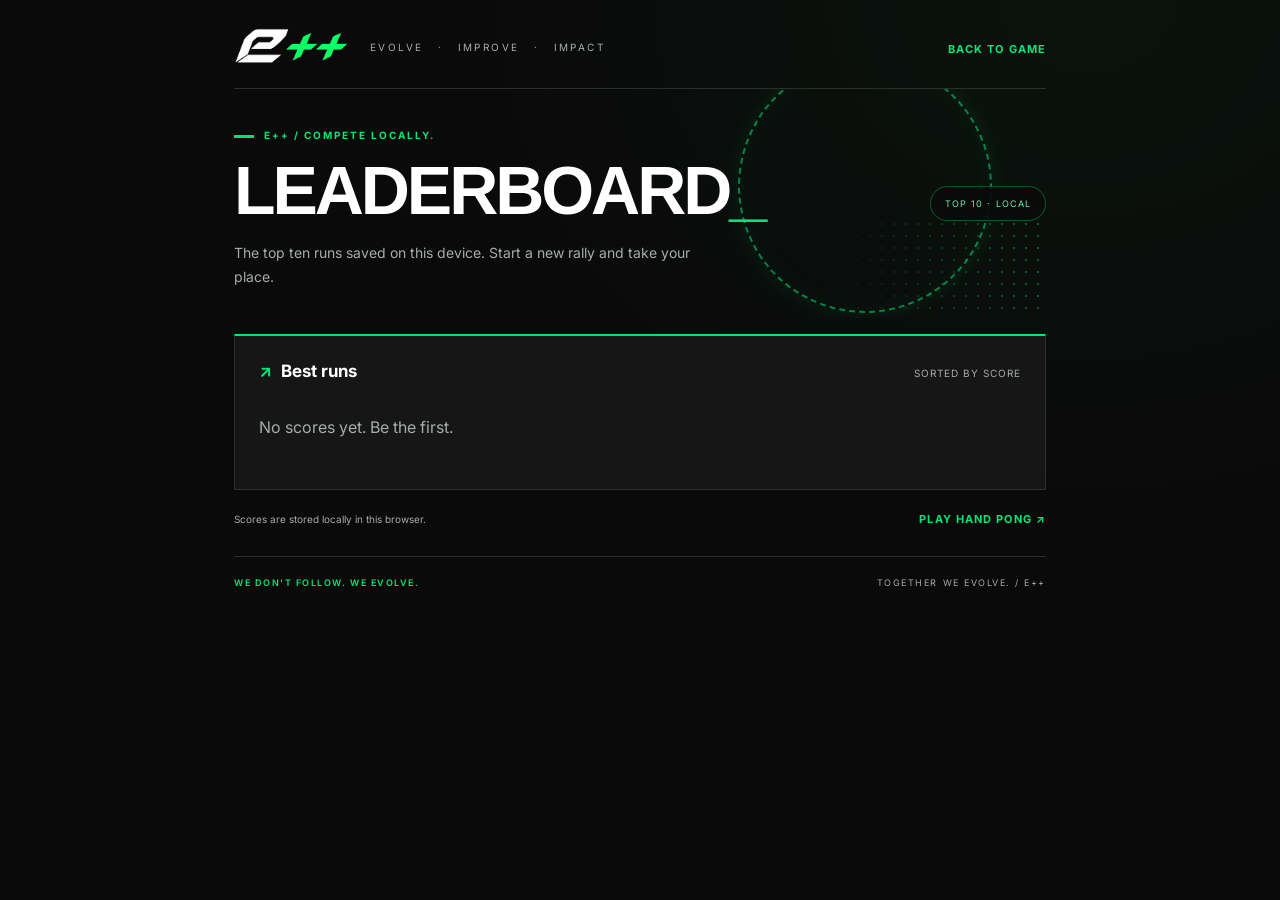
==== public/leaderboard.html @ 2a97ef68 "Move leaderboard to dedicated page" ====
<!DOCTYPE html>
<html lang="en">
<head>
<meta charset="UTF-8"><meta name="viewport" content="width=device-width, initial-scale=1.0"><meta name="theme-color" content="#0a0a0a">
<title>E++ | Leaderboard</title>
<link rel="preconnect" href="https://fonts.googleapis.com">
<link rel="preconnect" href="https://fonts.gstatic.com" crossorigin>
<link href="https://fonts.googleapis.com/css2?family=Inter:wght@400;500;600;700;900&display=swap" rel="stylesheet">
<link rel="stylesheet" href="./style.css">
</head>
<body><div class="page leaderboard-page">
<div class="brand-bar"><a href="./index.html"><img class="brand-logo" src="./brand/logo.png" alt="E++" width="1260" height="420"></a><div class="brand-motto">Evolve <span>·</span> Improve <span>·</span> Impact</div><nav class="site-nav" aria-label="Primary"><a href="./index.html">Back to game</a></nav></div>
<header class="header"><div><p class="eyebrow">E++ / Compete locally.</p><h1>Leaderboard<span>_</span></h1><p class="lede">The top ten runs saved on this device. Start a new rally and take your place.</p></div><div class="badge">TOP 10 · LOCAL</div></header>
<main><section class="leaderboard-card" aria-labelledby="leaderboard-title"><div class="leaderboard-heading"><h2 id="leaderboard-title">Best runs</h2><span>Sorted by score</span></div><ol id="leaderboard-list"><li class="empty-leaderboard">No scores yet. Be the first.</li></ol></section><div class="leaderboard-actions"><span class="small">Scores are stored locally in this browser.</span><a class="text-link" href="./index.html">Play Hand Pong ↗</a></div></main>
<footer class="brand-footer"><strong>We don't follow. We evolve.</strong><span>Together we evolve. / E++</span></footer></div><script type="module" src="./leaderboard.js"></script></body></html>
---- public/style.css ----
﻿:root {
  color-scheme: dark;
  --black: #0a0a0a;
  --surface: #161616;
  --white: #ffffff;
  --green: #00e676;
  --green-deep: #00c853;
  --mint: #69f0ae;
  --muted: #a6ada8;
  --line: #2b302d;
  --display: "Monument Extended", "Arial Black", "Segoe UI", sans-serif;
  font-family: Inter, "Segoe UI", sans-serif;
  color: var(--white);
  background: var(--black);
  font-synthesis: none;
}
* { box-sizing: border-box; }
body { margin: 0; min-height: 100vh; background: radial-gradient(ellipse at 85% 0, #00c8530c, transparent 40%), var(--black); }
.page { max-width: 1180px; margin: auto; padding: 28px 24px 36px; }
.brand-bar { display: flex; align-items: center; justify-content: space-between; gap: 20px; padding-bottom: 22px; border-bottom: 1px solid var(--line); }
.brand-logo { display: block; width: 116px; height: auto; }
.brand-motto { font-size: 10px; letter-spacing: .24em; color: var(--muted); text-transform: uppercase; }
.brand-motto span { color: var(--green); padding: 0 9px; }
.site-nav { margin-left: auto; }
.site-nav a, .text-link { color: var(--green); font-size: 11px; font-weight: 700; text-decoration: none; text-transform: uppercase; letter-spacing: .1em; }
.site-nav a:hover, .text-link:hover { color: var(--mint); }
.header { position: relative; isolation: isolate; overflow: hidden; display: flex; justify-content: space-between; align-items: center; gap: 24px; min-height: 222px; padding: 30px 0; margin-bottom: 16px; }
.header::before { content: ""; position: absolute; z-index: -1; width: 250px; height: 250px; right: 54px; top: -30px; border: 2px dashed var(--green); border-radius: 50%; box-shadow: 0 0 20px #00e67630, inset 0 0 20px #00e67618; transform: rotate(-25deg); opacity: .55; }
.header::after { content: ""; position: absolute; z-index: -1; right: 0; bottom: 0; width: 230px; height: 100px; background-image: radial-gradient(#00c85370 1px, transparent 1px); background-size: 12px 12px; mask-image: linear-gradient(to left, black, transparent); }
.eyebrow { color: var(--green); font-size: 10px; letter-spacing: .2em; text-transform: uppercase; font-weight: 700; }
.eyebrow::before { content: ""; display: inline-block; width: 20px; height: 3px; background: var(--green); vertical-align: middle; margin-right: 10px; }
h1 { font-family: var(--display); font-weight: 900; font-size: clamp(36px, 6vw, 68px); letter-spacing: -.045em; text-transform: uppercase; line-height: 1.05; margin: 14px 0; }
h1 span { color: var(--green); }
.lede { color: var(--muted); font-size: 14px; margin: 0; max-width: 480px; line-height: 1.7; }
.badge { font-size: 9px; letter-spacing: .12em; border: 1px solid #00c85366; padding: 11px 14px; border-radius: 30px; color: var(--mint); background: #0a0a0ae6; white-space: nowrap; }
.player-panel { display: flex; align-items: end; justify-content: space-between; gap: 24px; padding: 18px 20px; margin-bottom: 20px; border: 1px solid var(--line); border-left: 3px solid var(--green); background: var(--surface); }
.player-panel h2 { margin: 4px 0 0; }
.player-panel form { display: flex; align-items: end; gap: 12px; flex: 1; max-width: 720px; }
input[type="text"], input:not([type]) { display: block; width: 100%; min-height: 42px; margin-top: 7px; padding: 8px 12px; background: var(--black); color: var(--white); border: 1px solid #363d38; border-radius: 4px; font: inherit; }
.toolbar { display: flex; align-items: end; gap: 12px; flex-wrap: wrap; margin-bottom: 20px; }
label { font-size: 12px; color: #c3cbc6; }
select { display: block; margin-top: 7px; max-width: 260px; width: 100%; min-height: 42px; background: var(--surface); color: var(--white); border: 1px solid #363d38; border-radius: 4px; padding: 8px 12px; font: inherit; }
button { font: inherit; font-size: 12px; font-weight: 700; border: 1px solid transparent; border-radius: 4px; padding: 12px 16px; background: var(--green); color: var(--black); cursor: pointer; min-height: 42px; transition: background .15s, border-color .15s; }
button:hover { background: var(--mint); }
button:disabled { opacity: .45; cursor: default; }
button.secondary { background: var(--surface); color: var(--white); border-color: #363d38; }
button.secondary:hover { border-color: var(--green); background: #1d2821; }
button:focus-visible, select:focus-visible, input:focus-visible { outline: 3px solid var(--mint); outline-offset: 3px; }
.stage { background: var(--black); border: 1px solid #35443a; border-top: 2px solid var(--green); border-radius: 8px; overflow: hidden; box-shadow: 0 24px 70px #0006, 0 0 30px #00c85306; }
.scoreboard { display: grid; grid-template-columns: repeat(4, 1fr); padding: 18px 24px; border-bottom: 1px solid var(--line); background: var(--surface); }
.scoreboard div { text-align: center; border-right: 1px solid var(--line); }
.scoreboard div:last-child { border: 0; }
.scoreboard span { display: block; font-size: 9px; text-transform: uppercase; letter-spacing: .16em; color: var(--muted); }
.scoreboard strong { display: block; font-family: var(--display); font-weight: 900; font-size: 28px; margin-top: 5px; font-variant-numeric: tabular-nums; }
#score, #lives { color: var(--green); }
.canvas-shell { position: relative; }
canvas { display: block; width: 100%; height: auto; }
video { position: absolute; bottom: 12px; left: 100px; width: 120px; height: 90px; object-fit: cover; border: 1px solid #00c85366; border-radius: 4px; transform: scaleX(-1); opacity: .8; }
video[hidden] { display: none; }
.game-footer { display: flex; justify-content: space-between; align-items: center; gap: 12px; padding: 12px 18px; border-top: 1px solid var(--line); }
.game-footer > div { display: flex; gap: 8px; }
#tracking { font-size: 12px; color: var(--mint); }
#status { min-height: 24px; color: var(--green); font-size: 14px; margin: 16px 0 26px; }
.below { display: grid; grid-template-columns: 1fr 1fr; gap: 50px; border-top: 1px solid var(--line); padding-top: 20px; }
h2 { font-size: 17px; font-weight: 700; }
h2::before { content: "↗"; color: var(--green); margin-right: 9px; }
.below p { font-size: 13px; line-height: 1.8; color: var(--muted); }
.leaderboard-heading { display: flex; align-items: baseline; justify-content: space-between; gap: 12px; }
.leaderboard-heading h2 { margin: 17px 0 8px; }
.leaderboard-heading span { font-size: 10px; color: var(--muted); text-transform: uppercase; letter-spacing: .1em; }
.leaderboard ol { list-style: none; padding: 0; margin: 0 0 20px; border-top: 1px solid var(--line); }
.leaderboard li { display: flex; justify-content: space-between; align-items: center; gap: 12px; padding: 9px 0; border-bottom: 1px solid var(--line); font-size: 13px; }
.leaderboard li span { display: flex; align-items: baseline; gap: 10px; }
.leaderboard li b { width: 18px; color: var(--green); }
.leaderboard li small { color: var(--muted); font-size: 10px; }
.leaderboard li strong { color: var(--green); font-size: 16px; }
.leaderboard .empty-leaderboard { color: var(--muted); }
.leaderboard-page { max-width: 860px; }
.leaderboard-page .header { min-height: 180px; }
.leaderboard-card { border: 1px solid var(--line); border-top: 2px solid var(--green); background: var(--surface); padding: 8px 24px 24px; }
.leaderboard-card ol { list-style: none; padding: 0; margin: 0; }
.leaderboard-card li { display: grid; grid-template-columns: 54px 1fr auto; align-items: center; gap: 16px; padding: 17px 0; border-bottom: 1px solid var(--line); }
.leaderboard-card li:last-child { border-bottom: 0; }
.leaderboard-card .rank { color: var(--green); font-family: var(--display); font-size: 20px; }
.leaderboard-card .identity { display: flex; flex-direction: column; gap: 4px; font-size: 15px; }
.leaderboard-card .identity small { color: var(--muted); font-size: 11px; }
.leaderboard-card .points { color: var(--green); font-family: var(--display); font-size: 24px; }
.leaderboard-card .empty-leaderboard { display: block; color: var(--muted); padding: 28px 0; }
.leaderboard-actions { display: flex; justify-content: space-between; align-items: center; gap: 16px; margin-top: 22px; }
kbd { font: inherit; border: 1px solid #435048; border-radius: 3px; padding: 1px 5px; color: var(--white); }
.preferences { display: flex; gap: 20px; flex-wrap: wrap; }
.preferences label { display: flex; align-items: center; gap: 7px; cursor: pointer; }
input { accent-color: var(--green); }
.small { font-size: 10px !important; color: var(--muted); }
.brand-footer { display: flex; justify-content: space-between; gap: 16px; margin-top: 30px; padding-top: 20px; border-top: 1px solid var(--line); color: var(--muted); font-size: 9px; letter-spacing: .17em; text-transform: uppercase; }
.brand-footer strong { color: var(--green); font-weight: 600; }
.stage:fullscreen { border-radius: 0; display: flex; flex-direction: column; align-items: center; justify-content: center; background: var(--black); }
.stage:fullscreen .canvas-shell { width: min(100vw, calc((100vh - 165px)*16/9)); }
.stage:fullscreen .scoreboard, .stage:fullscreen .game-footer { width: 100%; }
@media (max-width: 700px) {
  .page { padding: 20px 12px; }
  .brand-logo { width: 88px; }
  .brand-motto { font-size: 8px; letter-spacing: .12em; }
  .brand-motto span { padding: 0 3px; }
  .site-nav { width: 100%; margin-left: 0; }
  .badge { display: none; }
  .player-panel, .player-panel form { align-items: stretch; flex-direction: column; }
  .player-panel form { gap: 10px; }
  .header { min-height: 190px; margin-bottom: 10px; }
  .header::before { right: -145px; opacity: .25; }
  .header::after { opacity: .35; }
  .toolbar > label { flex: 1 1 140px; }
  .toolbar select { max-width: 100%; }
  .below { grid-template-columns: 1fr; gap: 12px; }
  .game-footer { flex-wrap: wrap; padding: 10px; }
  .game-footer button { font-size: 11px; padding: 8px; }
  .scoreboard { padding: 12px 8px; }
  .scoreboard strong { font-size: 22px; }
  .scoreboard span { font-size: 8px; }
  video { width: 64px; height: 48px; left: 34px; bottom: 6px; }
  .brand-footer { flex-wrap: wrap; line-height: 1.8; }
}
@media (prefers-reduced-motion: reduce) { button { transition: none; } }
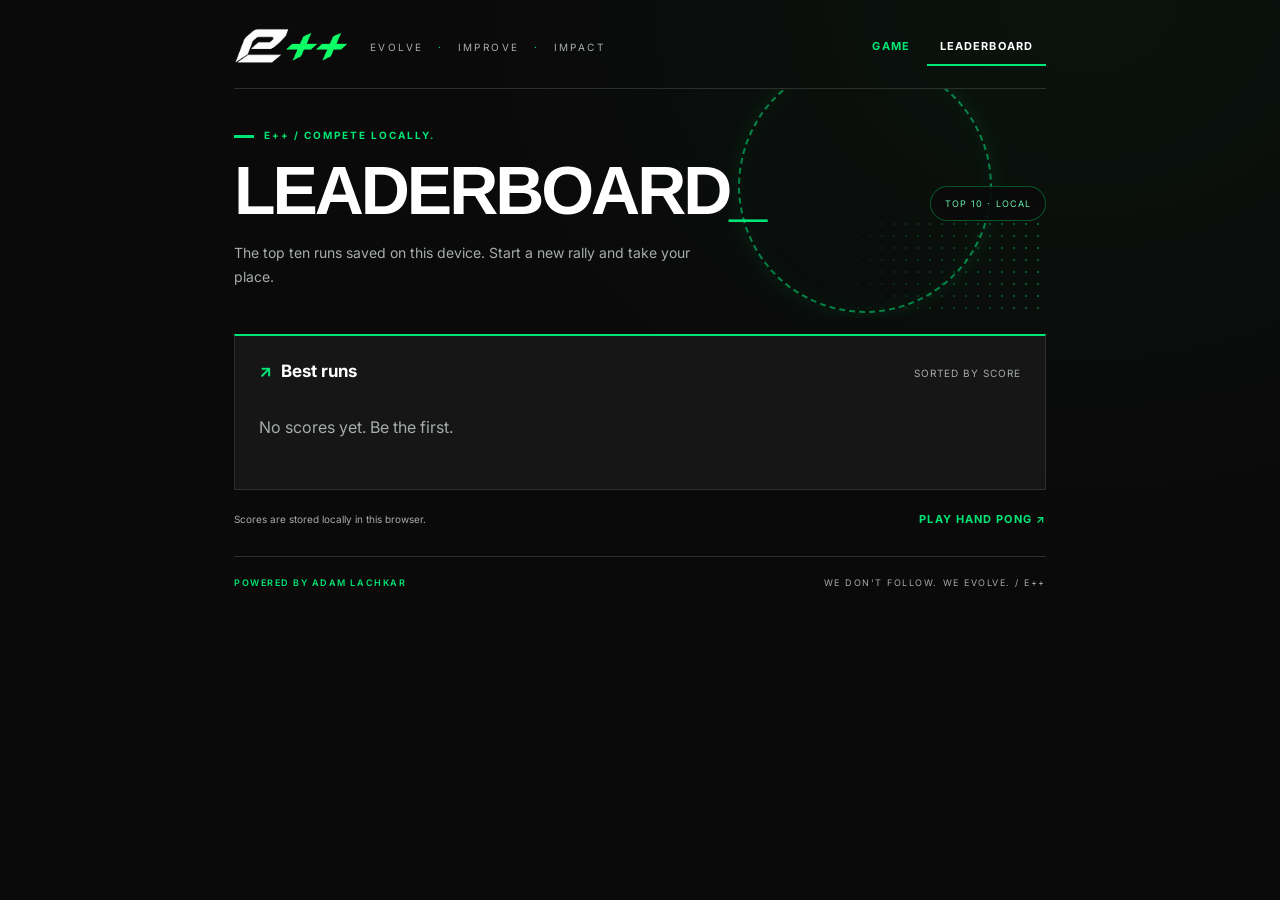
==== commit 8845eeb6: "Add shared navigation footer and favicon" ====
--- a/public/leaderboard.html
+++ b/public/leaderboard.html
@@ -6,10 +6,11 @@
 <link rel="preconnect" href="https://fonts.googleapis.com">
 <link rel="preconnect" href="https://fonts.gstatic.com" crossorigin>
 <link href="https://fonts.googleapis.com/css2?family=Inter:wght@400;500;600;700;900&display=swap" rel="stylesheet">
+<link rel="icon" type="image/png" href="./brand/logo.png">
 <link rel="stylesheet" href="./style.css">
 </head>
 <body><div class="page leaderboard-page">
-<div class="brand-bar"><a href="./index.html"><img class="brand-logo" src="./brand/logo.png" alt="E++" width="1260" height="420"></a><div class="brand-motto">Evolve <span>·</span> Improve <span>·</span> Impact</div><nav class="site-nav" aria-label="Primary"><a href="./index.html">Back to game</a></nav></div>
+<div class="brand-bar"><a href="./index.html"><img class="brand-logo" src="./brand/logo.png" alt="E++" width="1260" height="420"></a><div class="brand-motto">Evolve <span>·</span> Improve <span>·</span> Impact</div><nav class="site-nav" aria-label="Primary"><a href="./index.html">Game</a><a class="active" href="./leaderboard.html">Leaderboard</a></nav></div>
 <header class="header"><div><p class="eyebrow">E++ / Compete locally.</p><h1>Leaderboard<span>_</span></h1><p class="lede">The top ten runs saved on this device. Start a new rally and take your place.</p></div><div class="badge">TOP 10 · LOCAL</div></header>
 <main><section class="leaderboard-card" aria-labelledby="leaderboard-title"><div class="leaderboard-heading"><h2 id="leaderboard-title">Best runs</h2><span>Sorted by score</span></div><ol id="leaderboard-list"><li class="empty-leaderboard">No scores yet. Be the first.</li></ol></section><div class="leaderboard-actions"><span class="small">Scores are stored locally in this browser.</span><a class="text-link" href="./index.html">Play Hand Pong ↗</a></div></main>
-<footer class="brand-footer"><strong>We don't follow. We evolve.</strong><span>Together we evolve. / E++</span></footer></div><script type="module" src="./leaderboard.js"></script></body></html>
+<footer class="brand-footer"><strong>Powered by Adam Lachkar</strong><span>We don't follow. We evolve. / E++</span></footer></div><script type="module" src="./leaderboard.js"></script></body></html>
--- a/public/style.css
+++ b/public/style.css
@@ -21,8 +21,10 @@
 .brand-logo { display: block; width: 116px; height: auto; }
 .brand-motto { font-size: 10px; letter-spacing: .24em; color: var(--muted); text-transform: uppercase; }
 .brand-motto span { color: var(--green); padding: 0 9px; }
-.site-nav { margin-left: auto; }
+.site-nav { display: flex; align-self: stretch; margin-left: auto; gap: 4px; }
 .site-nav a, .text-link { color: var(--green); font-size: 11px; font-weight: 700; text-decoration: none; text-transform: uppercase; letter-spacing: .1em; }
+.site-nav a { display: flex; align-items: center; padding: 0 13px; border-bottom: 2px solid transparent; }
+.site-nav a.active { color: var(--white); border-bottom-color: var(--green); }
 .site-nav a:hover, .text-link:hover { color: var(--mint); }
 .header { position: relative; isolation: isolate; overflow: hidden; display: flex; justify-content: space-between; align-items: center; gap: 24px; min-height: 222px; padding: 30px 0; margin-bottom: 16px; }
 .header::before { content: ""; position: absolute; z-index: -1; width: 250px; height: 250px; right: 54px; top: -30px; border: 2px dashed var(--green); border-radius: 50%; box-shadow: 0 0 20px #00e67630, inset 0 0 20px #00e67618; transform: rotate(-25deg); opacity: .55; }
@@ -102,7 +104,7 @@
   .brand-logo { width: 88px; }
   .brand-motto { font-size: 8px; letter-spacing: .12em; }
   .brand-motto span { padding: 0 3px; }
-  .site-nav { width: 100%; margin-left: 0; }
+  .site-nav { width: 100%; margin-left: 0; min-height: 42px; }
   .badge { display: none; }
   .player-panel, .player-panel form { align-items: stretch; flex-direction: column; }
   .player-panel form { gap: 10px; }
